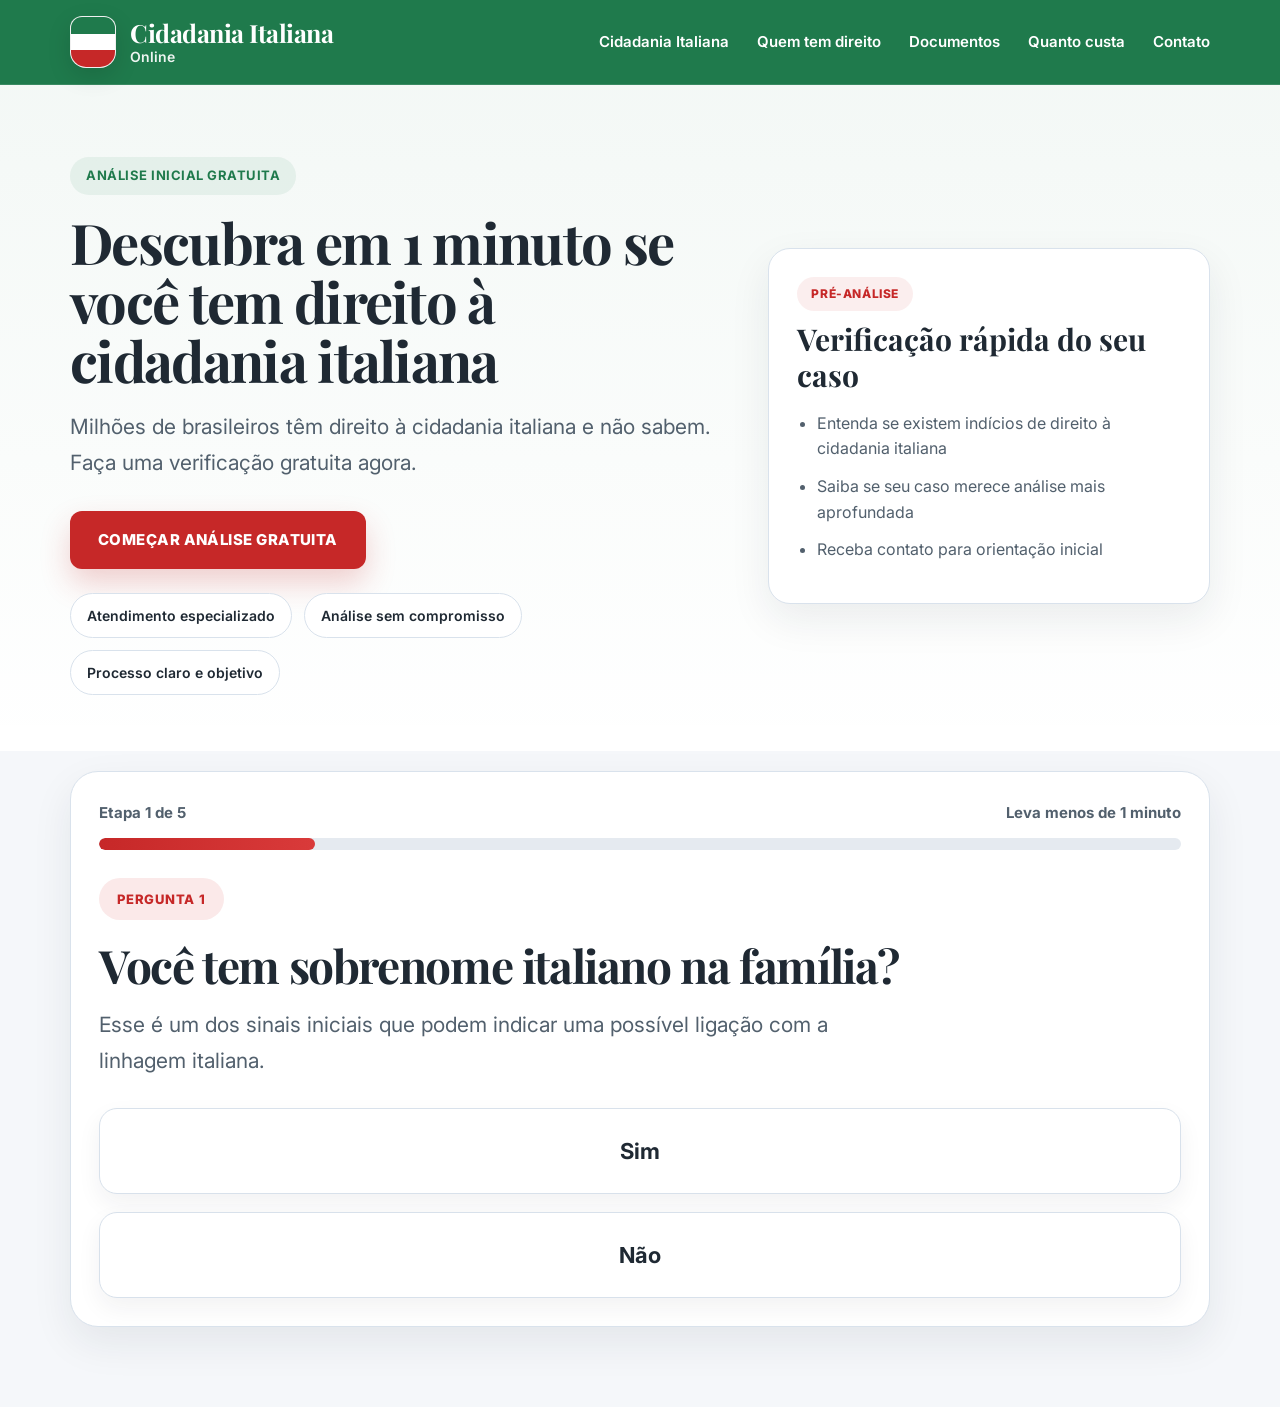
==== site/index.html @ 762f7ca1 "lead engine backend" ====
<!DOCTYPE html>
<html lang="pt-BR">
<head>
  <meta charset="UTF-8" />
  <meta name="viewport" content="width=device-width, initial-scale=1.0" />
  <title>Cidadania Italiana Online | Verificação Gratuita</title>
  <meta
    name="description"
    content="Descubra em 1 minuto se você pode ter direito à cidadania italiana. Faça sua verificação gratuita e receba uma análise inicial."
  />

  <link rel="preconnect" href="https://fonts.googleapis.com" />
  <link rel="preconnect" href="https://fonts.gstatic.com" crossorigin />
  <link
    href="https://fonts.googleapis.com/css2?family=Inter:wght@400;500;600;700;800&family=Playfair+Display:wght@600;700;800&display=swap"
    rel="stylesheet"
  />

  <link rel="stylesheet" href="css/style.css" />
</head>
<body>
  <header class="site-header">
    <div class="container header-inner">
      <a href="#top" class="brand" aria-label="Cidadania Italiana Online">
        <div class="brand-mark">
          <span class="brand-mark-top"></span>
          <span class="brand-mark-center"></span>
          <span class="brand-mark-bottom"></span>
        </div>

        <div class="brand-text">
          <strong>Cidadania Italiana</strong>
          <span>Online</span>
        </div>
      </a>

      <nav class="main-nav" aria-label="Menu principal">
        <a href="#quiz">Cidadania Italiana</a>
        <a href="#quiz">Quem tem direito</a>
        <a href="#quiz">Documentos</a>
        <a href="#quiz">Quanto custa</a>
        <a href="#quiz">Contato</a>
      </nav>
    </div>
  </header>

  <main id="top">
    <section class="hero-section">
      <div class="container hero-grid">
        <div class="hero-content">
          <span class="eyebrow">Análise inicial gratuita</span>

          <h1>Descubra em 1 minuto se você tem direito à cidadania italiana</h1>

          <p class="hero-text">
            Milhões de brasileiros têm direito à cidadania italiana e não sabem.
            Faça uma verificação gratuita agora.
          </p>

          <a href="#quiz" class="hero-cta">COMEÇAR ANÁLISE GRATUITA</a>

          <div class="hero-trust">
            <span>Atendimento especializado</span>
            <span>Análise sem compromisso</span>
            <span>Processo claro e objetivo</span>
          </div>
        </div>

        <div class="hero-card">
          <div class="hero-card-header">
            <span class="hero-card-badge">Pré-análise</span>
            <strong>Verificação rápida do seu caso</strong>
          </div>

          <ul class="hero-card-list">
            <li>Entenda se existem indícios de direito à cidadania italiana</li>
            <li>Saiba se seu caso merece análise mais aprofundada</li>
            <li>Receba contato para orientação inicial</li>
          </ul>
        </div>
      </div>
    </section>

    <section class="quiz-section" id="quiz">
      <div class="container">
        <div class="quiz-shell">
          <div class="quiz-top">
            <div>
              <span id="progressText">Etapa 1 de 5</span>
            </div>
            <div>
              <span>Leva menos de 1 minuto</span>
            </div>
          </div>

          <div class="progress-bar">
            <div class="progress-fill" id="progressFill"></div>
          </div>

          <div class="quiz-container">
            <div class="step active" id="step1">
              <span class="step-tag">Pergunta 1</span>
              <h2>Você tem sobrenome italiano na família?</h2>
              <p class="step-text">
                Esse é um dos sinais iniciais que podem indicar uma possível ligação com a linhagem italiana.
              </p>

              <div class="answers">
                <button type="button" class="answer-btn" onclick="selectAnswer('surname_italian', 'Sim', 2, this)">Sim</button>
                <button type="button" class="answer-btn" onclick="selectAnswer('surname_italian', 'Não', 2, this)">Não</button>
              </div>
            </div>

            <div class="step" id="step2">
              <span class="step-tag">Pergunta 2</span>
              <h2>Algum antepassado nasceu na Itália?</h2>
              <p class="step-text">
                Mesmo em gerações mais antigas, essa informação pode ser relevante para uma análise inicial.
              </p>

              <div class="answers">
                <button type="button" class="answer-btn" onclick="selectAnswer('ancestor_born_italy', 'Sim', 3, this)">Sim</button>
                <button type="button" class="answer-btn" onclick="selectAnswer('ancestor_born_italy', 'Não sei', 3, this)">Não sei</button>
                <button type="button" class="answer-btn" onclick="selectAnswer('ancestor_born_italy', 'Não', 3, this)">Não</button>
              </div>
            </div>

            <div class="step" id="step3">
              <span class="step-tag">Pergunta 3</span>
              <h2>Você possui documentos da família?</h2>
              <p class="step-text">
                Certidões, registros e documentos antigos podem ajudar a acelerar o processo de avaliação.
              </p>

              <div class="answers">
                <button type="button" class="answer-btn" onclick="selectAnswer('family_documents', 'Sim', 4, this)">Sim</button>
                <button type="button" class="answer-btn" onclick="selectAnswer('family_documents', 'Alguns', 4, this)">Alguns</button>
                <button type="button" class="answer-btn" onclick="selectAnswer('family_documents', 'Nenhum', 4, this)">Nenhum</button>
              </div>
            </div>

            <div class="step" id="step4">
              <span class="step-tag">Pergunta 4</span>
              <h2>Em qual estado você mora?</h2>
              <p class="step-text">
                Isso ajuda a organizar o atendimento inicial do seu caso.
              </p>

              <div class="field-group">
                <input id="state" type="text" placeholder="Digite seu estado" />
                <button type="button" class="primary-btn" onclick="nextStep()">Continuar</button>
              </div>
            </div>

            <div class="step" id="step5">
              <span class="step-tag">Última etapa</span>
              <h2>Receba sua análise gratuita</h2>
              <p class="step-text">
                Preencha seus dados para que um especialista entre em contato com você.
              </p>

              <div class="field-group">
                <input id="name" type="text" placeholder="Seu nome" />
                <input id="phone" type="text" placeholder="Seu WhatsApp" />
                <button type="button" class="primary-btn" onclick="sendLead()">Receber análise gratuita</button>
              </div>

              <p class="privacy-note">
                Seus dados serão usados apenas para contato relacionado à sua análise.
              </p>
            </div>

            <div id="success" class="success">
              <div class="success-icon">✓</div>
              <h2>Dados recebidos com sucesso</h2>
              <p>
                Em breve, um especialista poderá entrar em contato para dar continuidade à sua análise inicial.
              </p>
            </div>
          </div>
        </div>
      </div>
    </section>
  </main>

  <script src="js/quiz.js"></script>
</body>
</html>
---- site/css/style.css ----
* {
  box-sizing: border-box;
  margin: 0;
  padding: 0;
}

:root {
  --green: #1F7A4C;
  --green-dark: #17603b;
  --green-soft: #EAF5EF;
  --red: #C62828;
  --red-dark: #a61f1f;
  --white: #FFFFFF;
  --off-white: #F5F7FA;
  --text: #1F2933;
  --text-soft: #52606D;
  --line: #D9E2EC;
  --line-dark: #C4D0DD;
  --shadow: 0 16px 40px rgba(31, 41, 51, 0.08);
  --shadow-soft: 0 10px 24px rgba(31, 41, 51, 0.06);
  --radius-md: 14px;
  --radius-lg: 22px;
  --container: 1180px;
}

html {
  scroll-behavior: smooth;
}

body {
  background: var(--white);
  color: var(--text);
  font-family: "Inter", Arial, sans-serif;
  line-height: 1.5;
  -webkit-font-smoothing: antialiased;
  -moz-osx-font-smoothing: grayscale;
}

a {
  text-decoration: none;
}

button,
input {
  font: inherit;
}

.container {
  width: 100%;
  max-width: var(--container);
  margin: 0 auto;
  padding: 0 20px;
}

/* HEADER */
.site-header {
  background: var(--green);
  border-bottom: 1px solid rgba(255, 255, 255, 0.12);
}

.header-inner {
  min-height: 84px;
  display: flex;
  align-items: center;
  justify-content: space-between;
  gap: 20px;
}

.brand {
  display: flex;
  align-items: center;
  gap: 14px;
  color: var(--white);
}

.brand-mark {
  width: 46px;
  height: 52px;
  border-radius: 12px 12px 16px 16px;
  background: var(--white);
  border: 1px solid rgba(0, 0, 0, 0.06);
  display: flex;
  flex-direction: column;
  overflow: hidden;
  box-shadow: 0 8px 24px rgba(0, 0, 0, 0.12);
}

.brand-mark-top,
.brand-mark-center,
.brand-mark-bottom {
  flex: 1;
  display: block;
}

.brand-mark-top {
  background: #1F7A4C;
}

.brand-mark-center {
  background: #FFFFFF;
}

.brand-mark-bottom {
  background: #C62828;
}

.brand-text {
  display: flex;
  flex-direction: column;
  line-height: 1.05;
}

.brand-text strong {
  font-family: "Playfair Display", serif;
  font-size: 25px;
  font-weight: 700;
  letter-spacing: -0.02em;
}

.brand-text span {
  font-size: 14px;
  font-weight: 600;
  opacity: 0.92;
  margin-top: 4px;
}

.main-nav {
  display: flex;
  align-items: center;
  gap: 28px;
}

.main-nav a {
  color: var(--white);
  font-size: 15px;
  font-weight: 600;
  transition: opacity 0.2s ease;
}

.main-nav a:hover {
  opacity: 0.82;
}

/* HERO */
.hero-section {
  background:
    linear-gradient(180deg, rgba(31, 122, 76, 0.05) 0%, rgba(255, 255, 255, 0) 100%);
  padding: 72px 0 56px;
}

.hero-grid {
  display: grid;
  grid-template-columns: 1.2fr 0.8fr;
  gap: 36px;
  align-items: center;
}

.eyebrow {
  display: inline-flex;
  align-items: center;
  min-height: 38px;
  padding: 0 16px;
  border-radius: 999px;
  background: rgba(31, 122, 76, 0.08);
  color: var(--green);
  font-size: 13px;
  font-weight: 700;
  letter-spacing: 0.04em;
  text-transform: uppercase;
  margin-bottom: 18px;
}

.hero-content h1 {
  font-family: "Playfair Display", serif;
  font-size: 56px;
  line-height: 1.05;
  letter-spacing: -0.03em;
  color: var(--text);
  margin-bottom: 20px;
  max-width: 760px;
}

.hero-text {
  max-width: 650px;
  font-size: 21px;
  line-height: 1.7;
  color: var(--text-soft);
  margin-bottom: 30px;
}

.hero-cta {
  display: inline-flex;
  align-items: center;
  justify-content: center;
  min-height: 58px;
  padding: 0 28px;
  background: var(--red);
  color: var(--white);
  border-radius: 12px;
  font-size: 15px;
  font-weight: 800;
  letter-spacing: 0.03em;
  box-shadow: 0 14px 30px rgba(198, 40, 40, 0.22);
  transition: background 0.2s ease, transform 0.2s ease, box-shadow 0.2s ease;
}

.hero-cta:hover {
  background: var(--red-dark);
  transform: translateY(-1px);
  box-shadow: 0 18px 36px rgba(198, 40, 40, 0.26);
}

.hero-trust {
  display: flex;
  flex-wrap: wrap;
  gap: 12px;
  margin-top: 24px;
}

.hero-trust span {
  background: var(--white);
  border: 1px solid var(--line);
  color: var(--text);
  padding: 11px 16px;
  border-radius: 999px;
  font-size: 14px;
  font-weight: 600;
}

.hero-card {
  background: var(--white);
  border: 1px solid var(--line);
  border-radius: var(--radius-lg);
  padding: 28px;
  box-shadow: var(--shadow);
}

.hero-card-header {
  display: flex;
  flex-direction: column;
  gap: 10px;
  margin-bottom: 18px;
}

.hero-card-badge {
  display: inline-flex;
  align-items: center;
  justify-content: center;
  align-self: flex-start;
  min-height: 34px;
  padding: 0 14px;
  border-radius: 999px;
  background: rgba(198, 40, 40, 0.08);
  color: var(--red);
  font-size: 12px;
  font-weight: 800;
  text-transform: uppercase;
  letter-spacing: 0.05em;
}

.hero-card-header strong {
  font-family: "Playfair Display", serif;
  font-size: 30px;
  line-height: 1.2;
  color: var(--text);
}

.hero-card-list {
  padding-left: 20px;
}

.hero-card-list li {
  color: var(--text-soft);
  margin-bottom: 12px;
  font-size: 16px;
  line-height: 1.6;
}

/* QUIZ */
.quiz-section {
  background: var(--off-white);
  padding: 20px 0 80px;
}

.quiz-shell {
  background: var(--white);
  border: 1px solid var(--line);
  border-radius: 28px;
  padding: 28px;
  box-shadow: var(--shadow);
}

.quiz-top {
  display: flex;
  align-items: center;
  justify-content: space-between;
  gap: 12px;
  margin-bottom: 14px;
}

.quiz-top span {
  color: var(--text-soft);
  font-size: 15px;
  font-weight: 700;
}

.progress-bar {
  width: 100%;
  height: 12px;
  background: #E5EAF0;
  border-radius: 999px;
  overflow: hidden;
  margin-bottom: 28px;
}

.progress-fill {
  width: 20%;
  height: 100%;
  background: linear-gradient(90deg, #C62828 0%, #d93a3a 100%);
  border-radius: 999px;
  transition: width 0.25s ease;
}

.step {
  display: none;
}

.step.active {
  display: block;
  animation: fadeInStep 0.25s ease;
}

.step-tag {
  display: inline-flex;
  align-items: center;
  min-height: 42px;
  padding: 0 18px;
  border-radius: 999px;
  background: #FBE9E9;
  color: var(--red);
  font-size: 13px;
  font-weight: 800;
  letter-spacing: 0.06em;
  text-transform: uppercase;
  margin-bottom: 20px;
}

.step h2 {
  font-family: "Playfair Display", serif;
  font-size: 46px;
  line-height: 1.1;
  letter-spacing: -0.03em;
  color: var(--text);
  margin-bottom: 16px;
  max-width: 820px;
}

.step-text {
  font-size: 21px;
  line-height: 1.7;
  color: var(--text-soft);
  max-width: 760px;
  margin-bottom: 30px;
}

.answers {
  display: grid;
  grid-template-columns: 1fr;
  gap: 18px;
}

.answer-btn,
.primary-btn {
  width: 100%;
  min-height: 86px;
  border-radius: 18px;
  font-family: "Inter", Arial, sans-serif;
  font-size: 22px;
  font-weight: 700;
  cursor: pointer;
  transition: all 0.2s ease;
}

.answer-btn {
  background: var(--white);
  color: var(--text);
  border: 1px solid #D8E1EB;
  box-shadow: var(--shadow-soft);
}

.answer-btn:hover {
  border-color: var(--green);
  background: rgba(31, 122, 76, 0.05);
  transform: translateY(-1px);
}

.answer-btn:focus-visible,
.primary-btn:focus-visible,
input:focus-visible,
.hero-cta:focus-visible {
  outline: 3px solid rgba(31, 122, 76, 0.16);
  outline-offset: 2px;
}

.answer-btn.selected {
  border-color: var(--green);
  background: var(--green-soft);
  color: var(--green-dark);
  box-shadow: 0 12px 28px rgba(31, 122, 76, 0.14);
}

.answer-btn:disabled {
  cursor: not-allowed;
}

.field-group {
  display: grid;
  gap: 16px;
  max-width: 620px;
}

input {
  width: 100%;
  min-height: 66px;
  border: 1px solid #D8E1EB;
  border-radius: 14px;
  background: var(--white);
  padding: 0 18px;
  font-family: "Inter", Arial, sans-serif;
  font-size: 18px;
  color: var(--text);
  outline: none;
  transition: border-color 0.2s ease, box-shadow 0.2s ease;
}

input:focus {
  border-color: var(--green);
  box-shadow: 0 0 0 4px rgba(31, 122, 76, 0.10);
}

input::placeholder {
  color: #7B8794;
}

.primary-btn {
  border: none;
  background: var(--red);
  color: var(--white);
  box-shadow: 0 14px 30px rgba(198, 40, 40, 0.20);
}

.primary-btn:hover {
  background: var(--red-dark);
  transform: translateY(-1px);
  box-shadow: 0 18px 34px rgba(198, 40, 40, 0.24);
}

.primary-btn:disabled {
  opacity: 0.75;
  cursor: not-allowed;
  transform: none;
}

.answer-btn:active,
.primary-btn:active,
.hero-cta:active {
  transform: scale(0.985);
}

.privacy-note {
  margin-top: 14px;
  color: var(--text-soft);
  font-size: 14px;
  line-height: 1.6;
  max-width: 620px;
}

.success {
  display: none;
  text-align: center;
  padding: 20px 0 10px;
}

.success-icon {
  width: 82px;
  height: 82px;
  border-radius: 50%;
  background: rgba(31, 122, 76, 0.10);
  color: var(--green);
  display: flex;
  align-items: center;
  justify-content: center;
  font-size: 36px;
  font-weight: 800;
  margin: 0 auto 18px;
}

.success h2 {
  font-family: "Playfair Display", serif;
  font-size: 40px;
  margin-bottom: 12px;
  color: var(--text);
}

.success p {
  color: var(--text-soft);
  font-size: 18px;
  line-height: 1.7;
  max-width: 700px;
  margin: 0 auto;
}

@keyframes fadeInStep {
  from {
    opacity: 0;
    transform: translateY(6px);
  }
  to {
    opacity: 1;
    transform: translateY(0);
  }
}

/* RESPONSIVO */
@media (max-width: 1024px) {
  .hero-content h1 {
    font-size: 46px;
  }

  .step h2 {
    font-size: 38px;
  }
}

@media (max-width: 860px) {
  .header-inner {
    flex-direction: column;
    align-items: flex-start;
    padding: 18px 0;
  }

  .main-nav {
    flex-wrap: wrap;
    gap: 14px 18px;
  }

  .hero-grid {
    grid-template-columns: 1fr;
  }

  .hero-card {
    padding: 24px;
  }
}

@media (max-width: 640px) {
  .container {
    padding: 0 16px;
  }

  .site-header {
    padding: 8px 0;
  }

  .brand-text strong {
    font-size: 22px;
  }

  .brand-text span {
    font-size: 13px;
  }

  .main-nav {
    display: none;
  }

  .hero-section {
    padding: 42px 0 30px;
  }

  .hero-content h1 {
    font-size: 38px;
  }

  .hero-text {
    font-size: 18px;
    line-height: 1.6;
  }

  .hero-cta {
    width: 100%;
    min-height: 56px;
    padding: 0 20px;
    text-align: center;
    font-size: 14px;
  }

  .hero-trust {
    gap: 10px;
  }

  .hero-trust span {
    width: 100%;
    justify-content: center;
    text-align: center;
  }

  .quiz-section {
    padding: 8px 0 50px;
  }

  .quiz-shell {
    border-radius: 20px;
    padding: 18px;
  }

  .quiz-top {
    flex-direction: column;
    align-items: flex-start;
    margin-bottom: 12px;
  }

  .step-tag {
    margin-bottom: 16px;
  }

  .step h2 {
    font-size: 31px;
  }

  .step-text {
    font-size: 17px;
    margin-bottom: 22px;
  }

  .answer-btn,
  .primary-btn {
    min-height: 64px;
    font-size: 20px;
    border-radius: 14px;
  }

  input {
    min-height: 58px;
    font-size: 16px;
  }

  .success h2 {
    font-size: 30px;
  }

  .success p {
    font-size: 16px;
  }
}
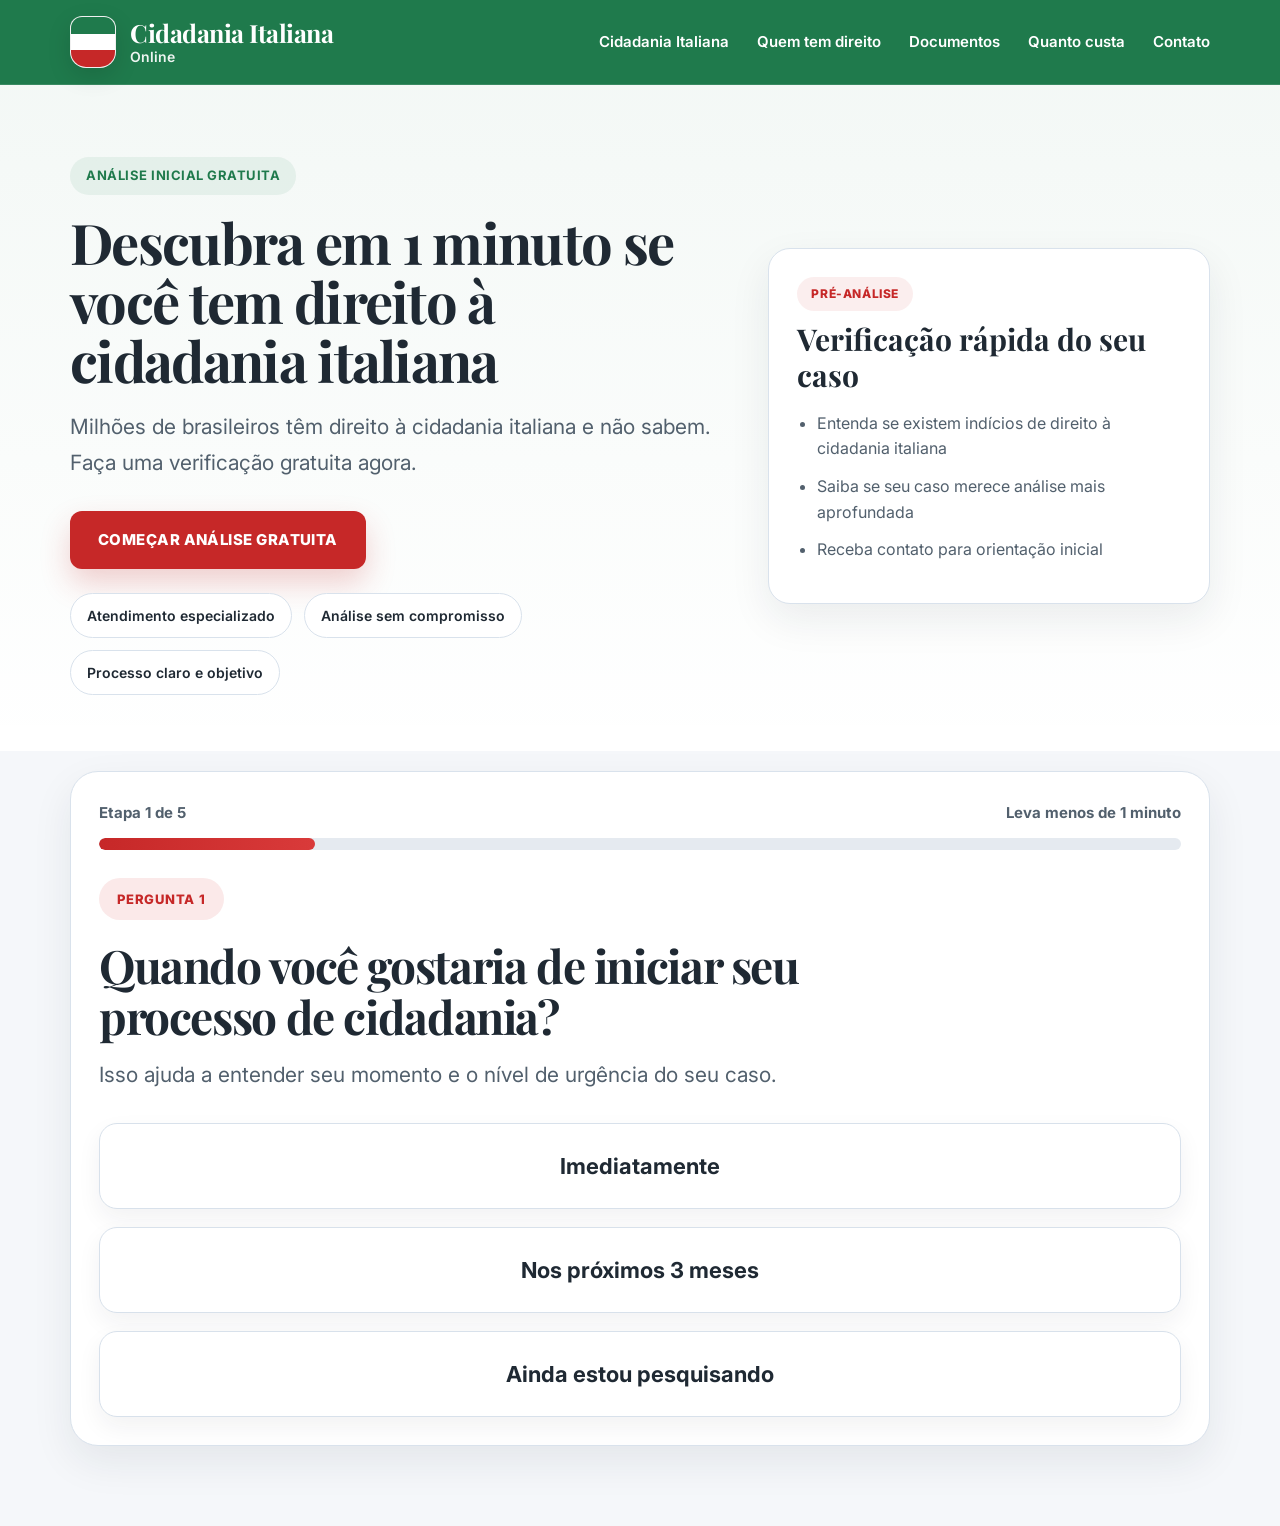
==== commit 653718e0: "update: corrigindo labels do quiz (leads qualificados)" ====
--- a/site/index.html
+++ b/site/index.html
@@ -100,63 +100,65 @@
           <div class="quiz-container">
             <div class="step active" id="step1">
               <span class="step-tag">Pergunta 1</span>
-              <h2>Você tem sobrenome italiano na família?</h2>
+              <h2>Quando você gostaria de iniciar seu processo de cidadania?</h2>
               <p class="step-text">
-                Esse é um dos sinais iniciais que podem indicar uma possível ligação com a linhagem italiana.
+                Isso ajuda a entender seu momento e o nível de urgência do seu caso.
               </p>
 
               <div class="answers">
-                <button type="button" class="answer-btn" onclick="selectAnswer('surname_italian', 'Sim', 2, this)">Sim</button>
-                <button type="button" class="answer-btn" onclick="selectAnswer('surname_italian', 'Não', 2, this)">Não</button>
+                <button type="button" class="answer-btn" onclick="selectAnswer('surname_italian', 'Imediatamente', 2, this)">Imediatamente</button>
+                <button type="button" class="answer-btn" onclick="selectAnswer('surname_italian', 'Nos próximos 3 meses', 2, this)">Nos próximos 3 meses</button>
+                <button type="button" class="answer-btn" onclick="selectAnswer('surname_italian', 'Ainda estou pesquisando', 2, this)">Ainda estou pesquisando</button>
               </div>
             </div>
 
             <div class="step" id="step2">
               <span class="step-tag">Pergunta 2</span>
-              <h2>Algum antepassado nasceu na Itália?</h2>
+              <h2>O processo pode variar entre R$5.000 e R$20.000. Você tem interesse em investir nesse valor?</h2>
               <p class="step-text">
-                Mesmo em gerações mais antigas, essa informação pode ser relevante para uma análise inicial.
+                Essa informação ajuda a identificar se faz sentido avançar para uma orientação mais detalhada.
               </p>
 
               <div class="answers">
                 <button type="button" class="answer-btn" onclick="selectAnswer('ancestor_born_italy', 'Sim', 3, this)">Sim</button>
-                <button type="button" class="answer-btn" onclick="selectAnswer('ancestor_born_italy', 'Não sei', 3, this)">Não sei</button>
+                <button type="button" class="answer-btn" onclick="selectAnswer('ancestor_born_italy', 'Estou me planejando', 3, this)">Estou me planejando</button>
                 <button type="button" class="answer-btn" onclick="selectAnswer('ancestor_born_italy', 'Não', 3, this)">Não</button>
               </div>
             </div>
 
             <div class="step" id="step3">
               <span class="step-tag">Pergunta 3</span>
-              <h2>Você possui documentos da família?</h2>
+              <h2>Você já possui documentos ou informações sobre seus antepassados?</h2>
               <p class="step-text">
-                Certidões, registros e documentos antigos podem ajudar a acelerar o processo de avaliação.
+                Quanto mais informação você já tiver, mais fácil fica uma análise inicial objetiva.
               </p>
 
               <div class="answers">
-                <button type="button" class="answer-btn" onclick="selectAnswer('family_documents', 'Sim', 4, this)">Sim</button>
-                <button type="button" class="answer-btn" onclick="selectAnswer('family_documents', 'Alguns', 4, this)">Alguns</button>
-                <button type="button" class="answer-btn" onclick="selectAnswer('family_documents', 'Nenhum', 4, this)">Nenhum</button>
+                <button type="button" class="answer-btn" onclick="selectAnswer('family_documents', 'Sim, já tenho alguns documentos', 4, this)">Sim, já tenho alguns documentos</button>
+                <button type="button" class="answer-btn" onclick="selectAnswer('family_documents', 'Tenho informações, mas não documentos', 4, this)">Tenho informações, mas não documentos</button>
+                <button type="button" class="answer-btn" onclick="selectAnswer('family_documents', 'Não tenho nada ainda', 4, this)">Não tenho nada ainda</button>
               </div>
             </div>
 
             <div class="step" id="step4">
               <span class="step-tag">Pergunta 4</span>
-              <h2>Em qual estado você mora?</h2>
+              <h2>Você gostaria que um especialista analisasse seu caso e te orientasse?</h2>
               <p class="step-text">
-                Isso ajuda a organizar o atendimento inicial do seu caso.
+                Se fizer sentido para você, um especialista pode olhar seu caso e indicar os próximos passos.
               </p>
 
-              <div class="field-group">
-                <input id="state" type="text" placeholder="Digite seu estado" />
-                <button type="button" class="primary-btn" onclick="nextStep()">Continuar</button>
+              <div class="answers">
+                <button type="button" class="answer-btn" onclick="selectAnswer('state', 'Sim, quero ajuda', 5, this)">Sim, quero ajuda</button>
+                <button type="button" class="answer-btn" onclick="selectAnswer('state', 'Talvez', 5, this)">Talvez</button>
+                <button type="button" class="answer-btn" onclick="selectAnswer('state', 'Não', 5, this)">Não</button>
               </div>
             </div>
 
             <div class="step" id="step5">
               <span class="step-tag">Última etapa</span>
-              <h2>Receba sua análise gratuita</h2>
+              <h2>Um especialista vai analisar seu caso e te chamar no WhatsApp nas próximas horas</h2>
               <p class="step-text">
-                Preencha seus dados para que um especialista entre em contato com você.
+                Preencha seus dados para receber sua análise inicial e entender os próximos passos do seu caso.
               </p>
 
               <div class="field-group">
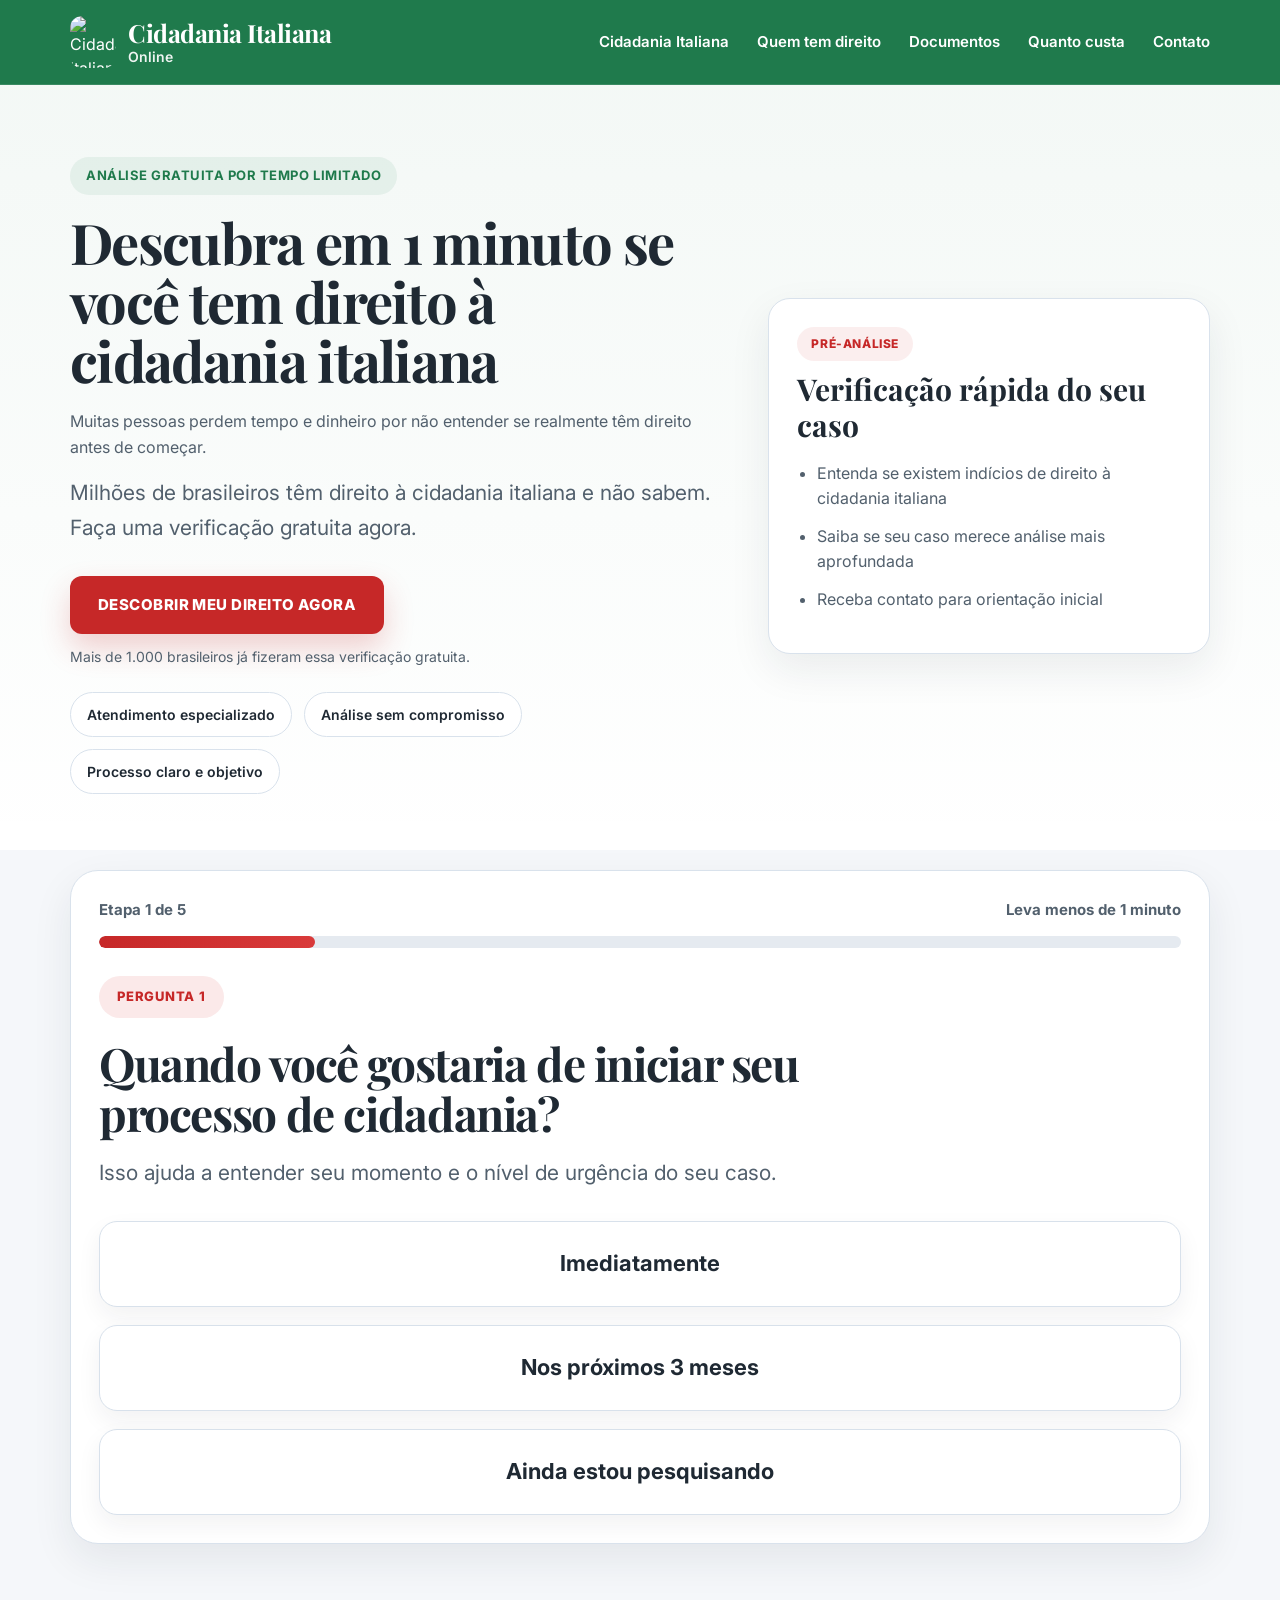
==== commit 404f696f: "fix: health endpoint" ====
--- a/site/index.html
+++ b/site/index.html
@@ -3,12 +3,23 @@
 <head>
   <meta charset="UTF-8" />
   <meta name="viewport" content="width=device-width, initial-scale=1.0" />
+
   <title>Cidadania Italiana Online | Verificação Gratuita</title>
+
   <meta
     name="description"
     content="Descubra em 1 minuto se você pode ter direito à cidadania italiana. Faça sua verificação gratuita e receba uma análise inicial."
   />
 
+  <!-- FAVICON -->
+  <link rel="shortcut icon" href="/favicon.ico?v=2" type="image/x-icon">
+  <link rel="icon" href="/favicon.ico?v=2" type="image/x-icon">
+  <link rel="icon" type="image/png" sizes="32x32" href="/favicon-32x32.png?v=2">
+  <link rel="icon" type="image/png" sizes="16x16" href="/favicon-16x16.png?v=2">
+  <link rel="apple-touch-icon" sizes="180x180" href="/apple-touch-icon.png?v=2">
+  <link rel="manifest" href="/site.webmanifest?v=2">
+
+  <!-- FONTES -->
   <link rel="preconnect" href="https://fonts.googleapis.com" />
   <link rel="preconnect" href="https://fonts.gstatic.com" crossorigin />
   <link
@@ -18,15 +29,18 @@
 
   <link rel="stylesheet" href="css/style.css" />
 </head>
+
 <body>
   <header class="site-header">
     <div class="container header-inner">
       <a href="#top" class="brand" aria-label="Cidadania Italiana Online">
-        <div class="brand-mark">
-          <span class="brand-mark-top"></span>
-          <span class="brand-mark-center"></span>
-          <span class="brand-mark-bottom"></span>
-        </div>
+        <img
+          src="/logo.png"
+          alt="Cidadania Italiana Online"
+          class="logo-img"
+          width="46"
+          height="52"
+        />
 
         <div class="brand-text">
           <strong>Cidadania Italiana</strong>
@@ -34,7 +48,7 @@
         </div>
       </a>
 
-      <nav class="main-nav" aria-label="Menu principal">
+      <nav class="main-nav">
         <a href="#quiz">Cidadania Italiana</a>
         <a href="#quiz">Quem tem direito</a>
         <a href="#quiz">Documentos</a>
@@ -48,16 +62,24 @@
     <section class="hero-section">
       <div class="container hero-grid">
         <div class="hero-content">
-          <span class="eyebrow">Análise inicial gratuita</span>
+          <span class="eyebrow">Análise gratuita por tempo limitado</span>
 
           <h1>Descubra em 1 minuto se você tem direito à cidadania italiana</h1>
+
+          <p class="hero-warning">
+            Muitas pessoas perdem tempo e dinheiro por não entender se realmente têm direito antes de começar.
+          </p>
 
           <p class="hero-text">
             Milhões de brasileiros têm direito à cidadania italiana e não sabem.
             Faça uma verificação gratuita agora.
           </p>
 
-          <a href="#quiz" class="hero-cta">COMEÇAR ANÁLISE GRATUITA</a>
+          <a href="#quiz" class="hero-cta">DESCOBRIR MEU DIREITO AGORA</a>
+
+          <p class="hero-proof">
+            Mais de 1.000 brasileiros já fizeram essa verificação gratuita.
+          </p>
 
           <div class="hero-trust">
             <span>Atendimento especializado</span>
@@ -84,13 +106,10 @@
     <section class="quiz-section" id="quiz">
       <div class="container">
         <div class="quiz-shell">
+
           <div class="quiz-top">
-            <div>
-              <span id="progressText">Etapa 1 de 5</span>
-            </div>
-            <div>
-              <span>Leva menos de 1 minuto</span>
-            </div>
+            <span id="progressText">Etapa 1 de 5</span>
+            <span>Leva menos de 1 minuto</span>
           </div>
 
           <div class="progress-bar">
@@ -98,6 +117,7 @@
           </div>
 
           <div class="quiz-container">
+
             <div class="step active" id="step1">
               <span class="step-tag">Pergunta 1</span>
               <h2>Quando você gostaria de iniciar seu processo de cidadania?</h2>
@@ -106,9 +126,9 @@
               </p>
 
               <div class="answers">
-                <button type="button" class="answer-btn" onclick="selectAnswer('surname_italian', 'Imediatamente', 2, this)">Imediatamente</button>
-                <button type="button" class="answer-btn" onclick="selectAnswer('surname_italian', 'Nos próximos 3 meses', 2, this)">Nos próximos 3 meses</button>
-                <button type="button" class="answer-btn" onclick="selectAnswer('surname_italian', 'Ainda estou pesquisando', 2, this)">Ainda estou pesquisando</button>
+                <button class="answer-btn" onclick="selectAnswer('surname_italian','Imediatamente',2,this)">Imediatamente</button>
+                <button class="answer-btn" onclick="selectAnswer('surname_italian','Nos próximos 3 meses',2,this)">Nos próximos 3 meses</button>
+                <button class="answer-btn" onclick="selectAnswer('surname_italian','Ainda estou pesquisando',2,this)">Ainda estou pesquisando</button>
               </div>
             </div>
 
@@ -116,69 +136,68 @@
               <span class="step-tag">Pergunta 2</span>
               <h2>O processo pode variar entre R$5.000 e R$20.000. Você tem interesse em investir nesse valor?</h2>
               <p class="step-text">
-                Essa informação ajuda a identificar se faz sentido avançar para uma orientação mais detalhada.
-              </p>
-
-              <div class="answers">
-                <button type="button" class="answer-btn" onclick="selectAnswer('ancestor_born_italy', 'Sim', 3, this)">Sim</button>
-                <button type="button" class="answer-btn" onclick="selectAnswer('ancestor_born_italy', 'Estou me planejando', 3, this)">Estou me planejando</button>
-                <button type="button" class="answer-btn" onclick="selectAnswer('ancestor_born_italy', 'Não', 3, this)">Não</button>
+                Isso ajuda a entender se vale avançar para análise completa.
+              </p>
+
+              <div class="answers">
+                <button class="answer-btn" onclick="selectAnswer('ancestor_born_italy','Sim',3,this)">Sim</button>
+                <button class="answer-btn" onclick="selectAnswer('ancestor_born_italy','Estou me planejando',3,this)">Estou me planejando</button>
+                <button class="answer-btn" onclick="selectAnswer('ancestor_born_italy','Não',3,this)">Não</button>
               </div>
             </div>
 
             <div class="step" id="step3">
               <span class="step-tag">Pergunta 3</span>
-              <h2>Você já possui documentos ou informações sobre seus antepassados?</h2>
-              <p class="step-text">
-                Quanto mais informação você já tiver, mais fácil fica uma análise inicial objetiva.
-              </p>
-
-              <div class="answers">
-                <button type="button" class="answer-btn" onclick="selectAnswer('family_documents', 'Sim, já tenho alguns documentos', 4, this)">Sim, já tenho alguns documentos</button>
-                <button type="button" class="answer-btn" onclick="selectAnswer('family_documents', 'Tenho informações, mas não documentos', 4, this)">Tenho informações, mas não documentos</button>
-                <button type="button" class="answer-btn" onclick="selectAnswer('family_documents', 'Não tenho nada ainda', 4, this)">Não tenho nada ainda</button>
+              <h2>Você já possui documentos ou informações da família?</h2>
+
+              <div class="answers">
+                <button class="answer-btn" onclick="selectAnswer('family_documents','Sim, já tenho alguns documentos',4,this)">Sim</button>
+                <button class="answer-btn" onclick="selectAnswer('family_documents','Tenho informações, mas não documentos',4,this)">Tenho informações</button>
+                <button class="answer-btn" onclick="selectAnswer('family_documents','Não tenho nada ainda',4,this)">Não tenho</button>
               </div>
             </div>
 
             <div class="step" id="step4">
               <span class="step-tag">Pergunta 4</span>
-              <h2>Você gostaria que um especialista analisasse seu caso e te orientasse?</h2>
-              <p class="step-text">
-                Se fizer sentido para você, um especialista pode olhar seu caso e indicar os próximos passos.
-              </p>
-
-              <div class="answers">
-                <button type="button" class="answer-btn" onclick="selectAnswer('state', 'Sim, quero ajuda', 5, this)">Sim, quero ajuda</button>
-                <button type="button" class="answer-btn" onclick="selectAnswer('state', 'Talvez', 5, this)">Talvez</button>
-                <button type="button" class="answer-btn" onclick="selectAnswer('state', 'Não', 5, this)">Não</button>
+              <h2>Você gostaria que um especialista analisasse seu caso?</h2>
+
+              <div class="answers">
+                <button class="answer-btn" onclick="selectAnswer('state','Sim, quero ajuda',5,this)">Sim</button>
+                <button class="answer-btn" onclick="selectAnswer('state','Talvez',5,this)">Talvez</button>
+                <button class="answer-btn" onclick="selectAnswer('state','Não',5,this)">Não</button>
               </div>
             </div>
 
             <div class="step" id="step5">
               <span class="step-tag">Última etapa</span>
+
               <h2>Um especialista vai analisar seu caso e te chamar no WhatsApp nas próximas horas</h2>
+
               <p class="step-text">
-                Preencha seus dados para receber sua análise inicial e entender os próximos passos do seu caso.
+                Preencha seus dados para receber sua análise inicial.
               </p>
 
               <div class="field-group">
                 <input id="name" type="text" placeholder="Seu nome" />
                 <input id="phone" type="text" placeholder="Seu WhatsApp" />
-                <button type="button" class="primary-btn" onclick="sendLead()">Receber análise gratuita</button>
+                <button class="primary-btn" onclick="sendLead()">Receber análise gratuita</button>
               </div>
 
               <p class="privacy-note">
-                Seus dados serão usados apenas para contato relacionado à sua análise.
+                Seus dados serão usados apenas para contato.
+              </p>
+
+              <p class="quiz-trust">
+                Seus dados são usados apenas para contato. Sem spam.
               </p>
             </div>
 
             <div id="success" class="success">
               <div class="success-icon">✓</div>
               <h2>Dados recebidos com sucesso</h2>
-              <p>
-                Em breve, um especialista poderá entrar em contato para dar continuidade à sua análise inicial.
-              </p>
-            </div>
+              <p>Em breve você será chamado no WhatsApp.</p>
+            </div>
+
           </div>
         </div>
       </div>
--- a/site/css/style.css
+++ b/site/css/style.css
@@ -69,8 +69,22 @@
 .brand {
   display: flex;
   align-items: center;
-  gap: 14px;
+  gap: 12px;
   color: var(--white);
+}
+
+/* LOGO CORRIGIDO */
+.logo-img {
+  width: 46px !important;
+  height: 52px !important;
+  min-width: 46px !important;
+  max-width: 46px !important;
+  min-height: 52px !important;
+  max-height: 52px !important;
+  object-fit: contain !important;
+  display: block !important;
+  flex: 0 0 46px !important;
+  border-radius: 12px;
 }
 
 .brand-mark {
@@ -178,6 +192,15 @@
   color: var(--text);
   margin-bottom: 20px;
   max-width: 760px;
+}
+
+.hero-warning {
+  margin-top: 10px;
+  margin-bottom: 14px;
+  max-width: 680px;
+  font-size: 16px;
+  line-height: 1.6;
+  color: var(--text-soft);
 }
 
 .hero-text {
@@ -208,6 +231,13 @@
   background: var(--red-dark);
   transform: translateY(-1px);
   box-shadow: 0 18px 36px rgba(198, 40, 40, 0.26);
+}
+
+.hero-proof {
+  margin-top: 12px;
+  font-size: 14px;
+  line-height: 1.6;
+  color: var(--text-soft);
 }
 
 .hero-trust {
@@ -475,6 +505,14 @@
   max-width: 620px;
 }
 
+.quiz-trust {
+  margin-top: 10px;
+  color: var(--text-soft);
+  font-size: 13px;
+  line-height: 1.6;
+  max-width: 620px;
+}
+
 .success {
   display: none;
   text-align: center;
@@ -582,8 +620,18 @@
     font-size: 38px;
   }
 
+  .hero-warning {
+    font-size: 15px;
+    line-height: 1.6;
+  }
+
   .hero-text {
     font-size: 18px;
+    line-height: 1.6;
+  }
+
+  .hero-proof {
+    font-size: 13px;
     line-height: 1.6;
   }
 
